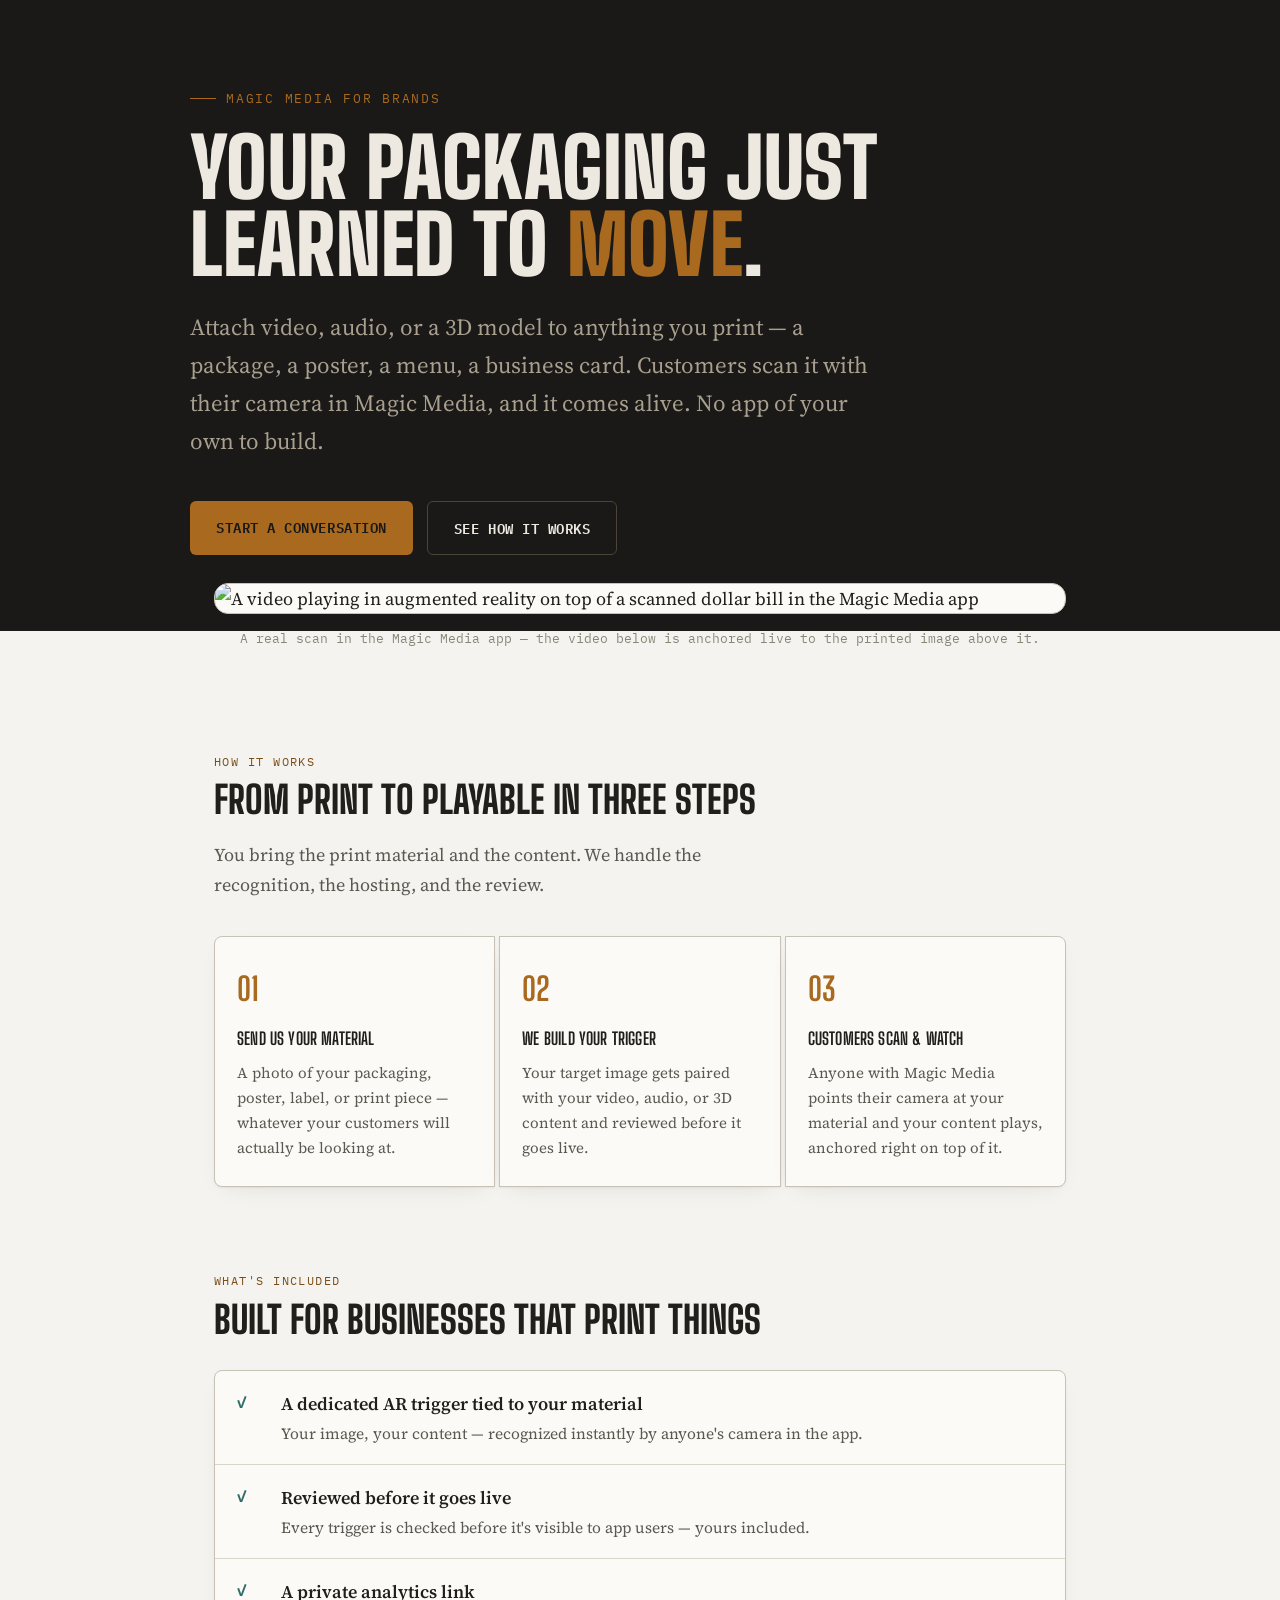
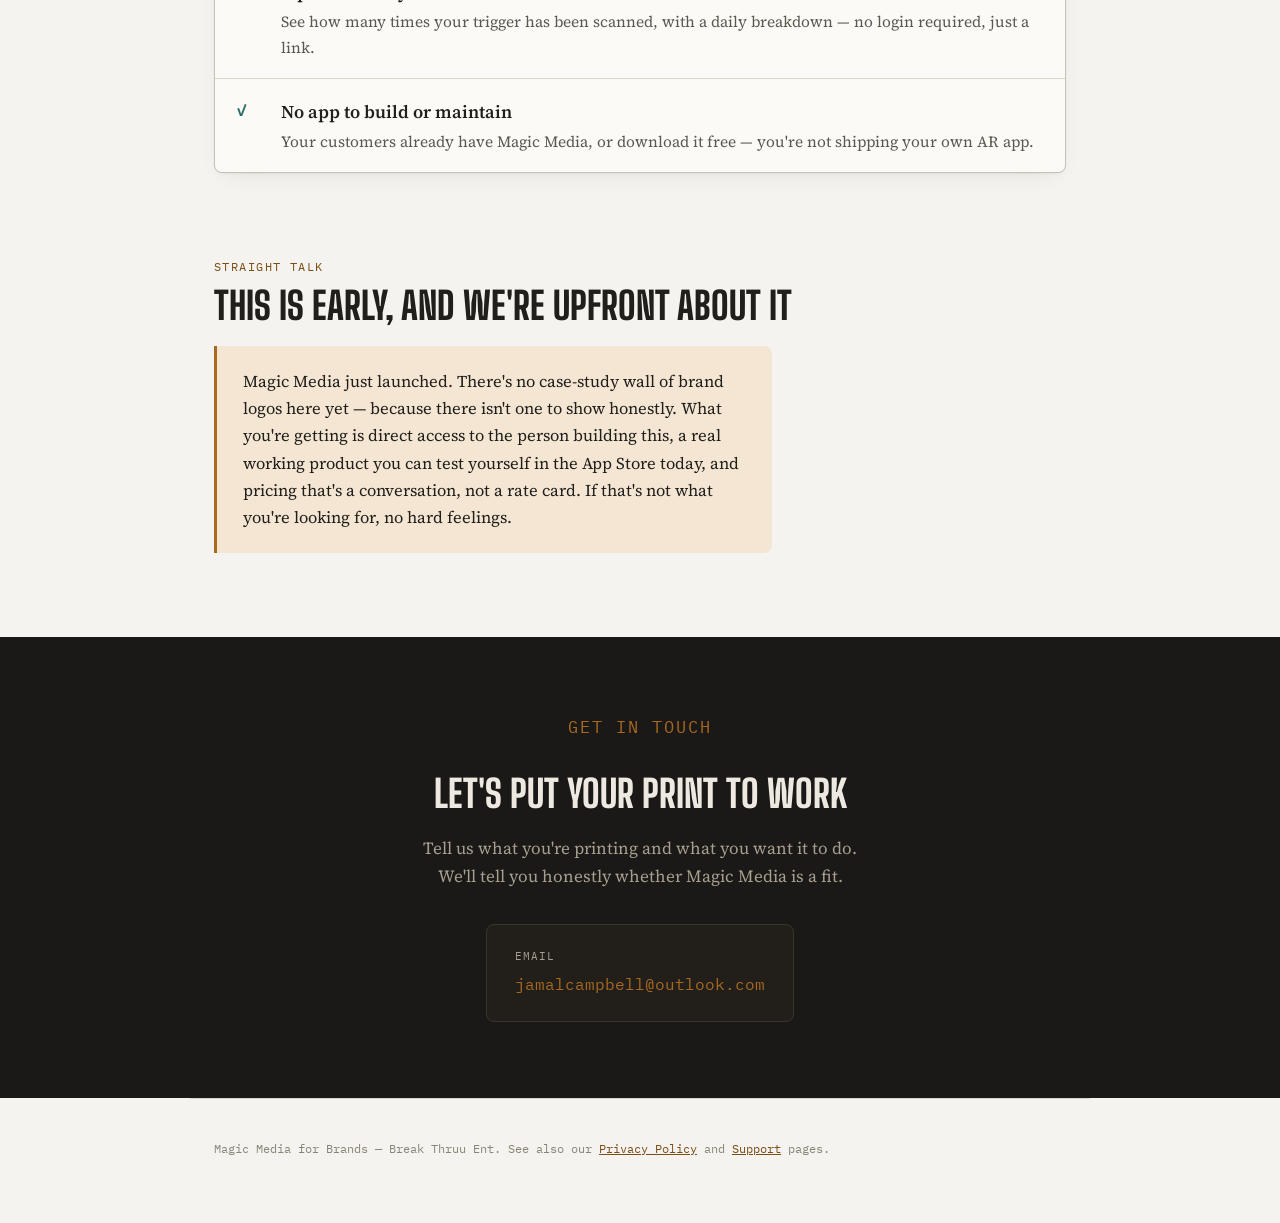
==== web/magicmediaapp.com/public/brands/index.html @ 90bda5f6 "Rebuild magicmediaapp.com as a cinematic AR site Replaces the root page with a dark, scroll-choreogr" ====
<!doctype html>
<html lang="en">
<head>
<meta charset="utf-8">
<meta name="viewport" content="width=device-width, initial-scale=1">
<title>Magic Media for Brands</title>
<meta name="description" content="Attach video, audio, or a 3D model to your packaging, print, and marketing materials — the Magic Media brand partnership offering.">
<style>
  @import url('https://fonts.googleapis.com/css2?family=Big+Shoulders+Display:wght@600;700;800;900&family=Source+Serif+4:opsz,wght@8..60,400;8..60,600;8..60,700&family=IBM+Plex+Mono:wght@400;500;600&display=swap');

  :root {
    --paper: #f4f3ef;
    --surface: #fbfaf7;
    --ink: #201f1c;
    --ink-muted: #5b584f;
    --ink-faint: #8a8577;
    --rule: #d9d5c9;
    --rule-strong: #c7c2b3;
    --gold: #a96a1f;
    --gold-ink: #7c4d16;
    --gold-fill: #c1852e;
    --teal: #2f6e68;
    --teal-bg: #e4efed;
    --amber-bg: #f4e6d3;
    --hero-bg: #1a1917;
    --hero-ink: #ede9e0;
    --hero-muted: #a89f8f;
    --shadow: 0 1px 2px rgba(32,31,28,0.06), 0 8px 24px -12px rgba(32,31,28,0.12);
  }

  @media (prefers-color-scheme: dark) {
    :root:not([data-theme="light"]) {
      --paper: #1a1917; --surface: #221f1b; --ink: #ede9e0; --ink-muted: #a89f8f;
      --ink-faint: #776f60; --rule: #3a362e; --rule-strong: #4a4536;
      --gold: #d9a34b; --gold-ink: #e8b968; --gold-fill: #d9a34b;
      --teal: #5cb0a4; --teal-bg: #1f2f2c; --amber-bg: #2c2418;
      --hero-bg: #0f0e0c; --hero-ink: #ede9e0; --hero-muted: #8f8676;
      --shadow: 0 1px 2px rgba(0,0,0,0.3), 0 8px 24px -12px rgba(0,0,0,0.5);
    }
  }
  :root[data-theme="dark"] {
    --paper: #1a1917; --surface: #221f1b; --ink: #ede9e0; --ink-muted: #a89f8f;
    --ink-faint: #776f60; --rule: #3a362e; --rule-strong: #4a4536;
    --gold: #d9a34b; --gold-ink: #e8b968; --gold-fill: #d9a34b;
    --teal: #5cb0a4; --teal-bg: #1f2f2c; --amber-bg: #2c2418;
    --hero-bg: #0f0e0c; --hero-ink: #ede9e0; --hero-muted: #8f8676;
    --shadow: 0 1px 2px rgba(0,0,0,0.3), 0 8px 24px -12px rgba(0,0,0,0.5);
  }

  * { box-sizing: border-box; }
  html { background: var(--paper); }
  body { background: var(--paper); color: var(--ink); font-family: 'Source Serif 4', Georgia, serif; font-size: 18px; line-height: 1.65; margin: 0; }
  ::selection { background: var(--amber-bg); color: var(--ink); }
  img { max-width: 100%; }

  a.cta-link { color: var(--gold-ink); }

  /* ---- Hero ---- */
  .hero {
    background: var(--hero-bg); color: var(--hero-ink);
    padding: 88px 24px 76px;
  }
  .hero-inner { max-width: 900px; margin: 0 auto; }
  .eyebrow {
    font-family: 'IBM Plex Mono', ui-monospace, monospace; font-size: 12.5px; letter-spacing: 0.14em;
    text-transform: uppercase; color: var(--gold); margin: 0 0 20px; display: flex; align-items: center; gap: 10px;
  }
  .eyebrow::before { content: ""; width: 26px; height: 1px; background: var(--gold); display: inline-block; }
  .hero h1 {
    font-family: 'Big Shoulders Display', 'Arial Narrow', sans-serif; font-weight: 900;
    font-size: clamp(42px, 7vw, 82px); text-transform: uppercase; line-height: 0.94;
    margin: 0 0 26px; text-wrap: balance; letter-spacing: 0.005em;
  }
  .hero h1 em { font-style: normal; color: var(--gold); }
  .hero .lede {
    font-size: clamp(19px, 2.2vw, 23px); color: var(--hero-muted); max-width: 62ch; margin: 0 0 40px;
  }
  .hero-ctas { display: flex; gap: 14px; flex-wrap: wrap; }
  .btn-primary {
    font-family: 'IBM Plex Mono', monospace; font-size: 13.5px; font-weight: 600; letter-spacing: 0.04em;
    text-transform: uppercase; text-decoration: none; padding: 15px 26px; border-radius: 6px;
    background: var(--gold); color: var(--hero-bg); display: inline-block;
  }
  .btn-primary:hover { background: #e8b968; }
  .btn-secondary {
    font-family: 'IBM Plex Mono', monospace; font-size: 13.5px; font-weight: 600; letter-spacing: 0.04em;
    text-transform: uppercase; text-decoration: none; padding: 15px 26px; border-radius: 6px;
    border: 1px solid #4a4536; color: var(--hero-ink); display: inline-block;
  }
  .btn-secondary:hover { border-color: var(--gold); color: var(--gold); }

  /* ---- Proof shot ---- */
  .proof {
    max-width: 900px; margin: -48px auto 0; padding: 0 24px; position: relative; z-index: 2;
  }
  .proof-frame {
    border-radius: 14px; overflow: hidden; box-shadow: 0 24px 60px -20px rgba(0,0,0,0.35); border: 1px solid var(--rule-strong);
    background: var(--surface);
  }
  .proof-frame img { display: block; width: 100%; height: auto; }
  .proof-caption {
    text-align: center; font-family: 'IBM Plex Mono', monospace; font-size: 12.5px; color: var(--ink-faint);
    margin-top: 14px;
  }

  main { max-width: 900px; margin: 0 auto; padding: 90px 24px 0; }
  section { margin-bottom: 84px; }

  .section-eyebrow {
    font-family: 'IBM Plex Mono', ui-monospace, monospace; font-size: 12px; letter-spacing: 0.12em;
    text-transform: uppercase; color: var(--gold-ink); margin: 0 0 10px;
  }
  h2 {
    font-family: 'Big Shoulders Display', sans-serif; font-weight: 800; font-size: clamp(28px, 4vw, 38px);
    text-transform: uppercase; margin: 0 0 20px; line-height: 1.02; text-wrap: balance;
  }
  p.body-text { max-width: 62ch; color: var(--ink-muted); font-size: 18px; }

  /* ---- How it works ---- */
  .steps { display: grid; grid-template-columns: repeat(auto-fit, minmax(220px, 1fr)); gap: 4px; margin-top: 36px; }
  .step {
    padding: 26px 22px; background: var(--surface); border: 1px solid var(--rule-strong); box-shadow: var(--shadow);
  }
  .step:first-child { border-radius: 8px 0 0 8px; }
  .step:last-child { border-radius: 0 8px 8px 0; }
  @media (max-width: 600px) {
    .step:first-child { border-radius: 8px 8px 0 0; }
    .step:last-child { border-radius: 0 0 8px 8px; }
  }
  .step-num {
    font-family: 'Big Shoulders Display', sans-serif; font-weight: 700; font-size: 32px; color: var(--gold);
    margin-bottom: 10px;
  }
  .step h3 {
    font-family: 'Big Shoulders Display', sans-serif; font-weight: 700; font-size: 17px; text-transform: uppercase;
    letter-spacing: 0.01em; margin: 0 0 8px;
  }
  .step p { font-size: 15px; color: var(--ink-muted); margin: 0; }

  /* ---- Feature ledger ---- */
  .ledger { border: 1px solid var(--rule-strong); border-radius: 8px; overflow: hidden; background: var(--surface); box-shadow: var(--shadow); margin-top: 30px; }
  .ledger-row { display: grid; grid-template-columns: 28px 1fr; gap: 16px; padding: 18px 22px; border-bottom: 1px solid var(--rule); align-items: start; }
  .ledger-row:last-child { border-bottom: none; }
  .ledger-row .check { color: var(--teal); font-family: 'IBM Plex Mono', monospace; font-weight: 600; font-size: 16px; }
  .ledger-row .label { font-weight: 600; }
  .ledger-row .desc { color: var(--ink-muted); font-size: 15.5px; margin-top: 2px; }

  /* ---- Honesty block ---- */
  blockquote.honest {
    margin: 0; padding: 22px 26px; border-left: 3px solid var(--gold); background: var(--amber-bg);
    border-radius: 0 8px 8px 0; font-size: 16.5px; color: var(--ink); max-width: 62ch;
  }

  /* ---- CTA ---- */
  .cta-band { background: var(--hero-bg); color: var(--hero-ink); padding: 76px 24px; margin: 0; }
  .cta-inner { max-width: 640px; margin: 0 auto; text-align: center; }
  .cta-band h2 { color: var(--hero-ink); }
  .cta-band p { color: var(--hero-muted); font-size: 17px; max-width: 52ch; margin: 0 auto 34px; }
  .contact-card {
    display: inline-flex; flex-direction: column; gap: 4px; text-align: left; padding: 22px 28px;
    border: 1px solid #3a362e; border-radius: 8px; background: #221f1b;
  }
  .contact-card .k { font-family: 'IBM Plex Mono', monospace; font-size: 11px; text-transform: uppercase; letter-spacing: 0.08em; color: var(--hero-muted); }
  .contact-card .v a { color: var(--gold); font-family: 'IBM Plex Mono', monospace; font-size: 16px; text-decoration: none; }
  .contact-card .v a:hover { text-decoration: underline; }

  footer { max-width: 900px; margin: 0 auto; padding: 40px 24px 64px; font-family: 'IBM Plex Mono', monospace; font-size: 12px; color: var(--ink-faint); border-top: 1px solid var(--rule); }
</style>
</head>
<body>

<div class="hero">
  <div class="hero-inner">
    <p class="eyebrow">Magic Media for Brands</p>
    <h1>Your Packaging Just<br>Learned To <em>Move</em>.</h1>
    <p class="lede">Attach video, audio, or a 3D model to anything you print — a package, a poster, a menu, a business card. Customers scan it with their camera in Magic Media, and it comes alive. No app of your own to build.</p>
    <div class="hero-ctas">
      <a class="btn-primary" href="mailto:jamalcampbell@outlook.com?subject=Magic%20Media%20for%20Brands">Start a Conversation</a>
      <a class="btn-secondary" href="#how-it-works">See How It Works</a>
    </div>
  </div>
</div>

<div class="proof">
  <div class="proof-frame">
    <img src="https://raw.githubusercontent.com/meezy416/Magic-Media-native-iOS-iPadOS-AR-App/main/docs/AppStoreScreenshots/1-hero.png" alt="A video playing in augmented reality on top of a scanned dollar bill in the Magic Media app">
  </div>
  <p class="proof-caption">A real scan in the Magic Media app — the video below is anchored live to the printed image above it.</p>
</div>

<main>

  <section id="how-it-works">
    <p class="section-eyebrow">How It Works</p>
    <h2>From Print to Playable in Three Steps</h2>
    <p class="body-text">You bring the print material and the content. We handle the recognition, the hosting, and the review.</p>
    <div class="steps">
      <div class="step">
        <div class="step-num">01</div>
        <h3>Send Us Your Material</h3>
        <p>A photo of your packaging, poster, label, or print piece — whatever your customers will actually be looking at.</p>
      </div>
      <div class="step">
        <div class="step-num">02</div>
        <h3>We Build Your Trigger</h3>
        <p>Your target image gets paired with your video, audio, or 3D content and reviewed before it goes live.</p>
      </div>
      <div class="step">
        <div class="step-num">03</div>
        <h3>Customers Scan &amp; Watch</h3>
        <p>Anyone with Magic Media points their camera at your material and your content plays, anchored right on top of it.</p>
      </div>
    </div>
  </section>

  <section>
    <p class="section-eyebrow">What's Included</p>
    <h2>Built for Businesses That Print Things</h2>
    <div class="ledger">
      <div class="ledger-row">
        <div class="check">✓</div>
        <div><div class="label">A dedicated AR trigger tied to your material</div><div class="desc">Your image, your content — recognized instantly by anyone's camera in the app.</div></div>
      </div>
      <div class="ledger-row">
        <div class="check">✓</div>
        <div><div class="label">Reviewed before it goes live</div><div class="desc">Every trigger is checked before it's visible to app users — yours included.</div></div>
      </div>
      <div class="ledger-row">
        <div class="check">✓</div>
        <div><div class="label">A private analytics link</div><div class="desc">See how many times your trigger has been scanned, with a daily breakdown — no login required, just a link.</div></div>
      </div>
      <div class="ledger-row">
        <div class="check">✓</div>
        <div><div class="label">No app to build or maintain</div><div class="desc">Your customers already have Magic Media, or download it free — you're not shipping your own AR app.</div></div>
      </div>
    </div>
  </section>

  <section>
    <p class="section-eyebrow">Straight Talk</p>
    <h2>This Is Early, and We're Upfront About It</h2>
    <blockquote class="honest">
      Magic Media just launched. There's no case-study wall of brand logos here yet — because there isn't one to show honestly. What you're getting is direct access to the person building this, a real working product you can test yourself in the App Store today, and pricing that's a conversation, not a rate card. If that's not what you're looking for, no hard feelings.
    </blockquote>
  </section>

</main>

<div class="cta-band">
  <div class="cta-inner">
    <p class="section-eyebrow" style="color:var(--gold)">Get In Touch</p>
    <h2>Let's Put Your Print to Work</h2>
    <p>Tell us what you're printing and what you want it to do. We'll tell you honestly whether Magic Media is a fit.</p>
    <div class="contact-card">
      <div class="k">Email</div>
      <div class="v"><a href="mailto:jamalcampbell@outlook.com?subject=Magic%20Media%20for%20Brands">jamalcampbell@outlook.com</a></div>
    </div>
  </div>
</div>

<footer>Magic Media for Brands — Break Thruu Ent. See also our <a href="https://claude.ai/artifact/V8hp3r5icarPowzXKGTHPy" style="color:var(--gold-ink)">Privacy Policy</a> and <a href="https://claude.ai/artifact/1gs6gn9xuNdWBgUR7Ym3v6" style="color:var(--gold-ink)">Support</a> pages.</footer>

</body>
</html>
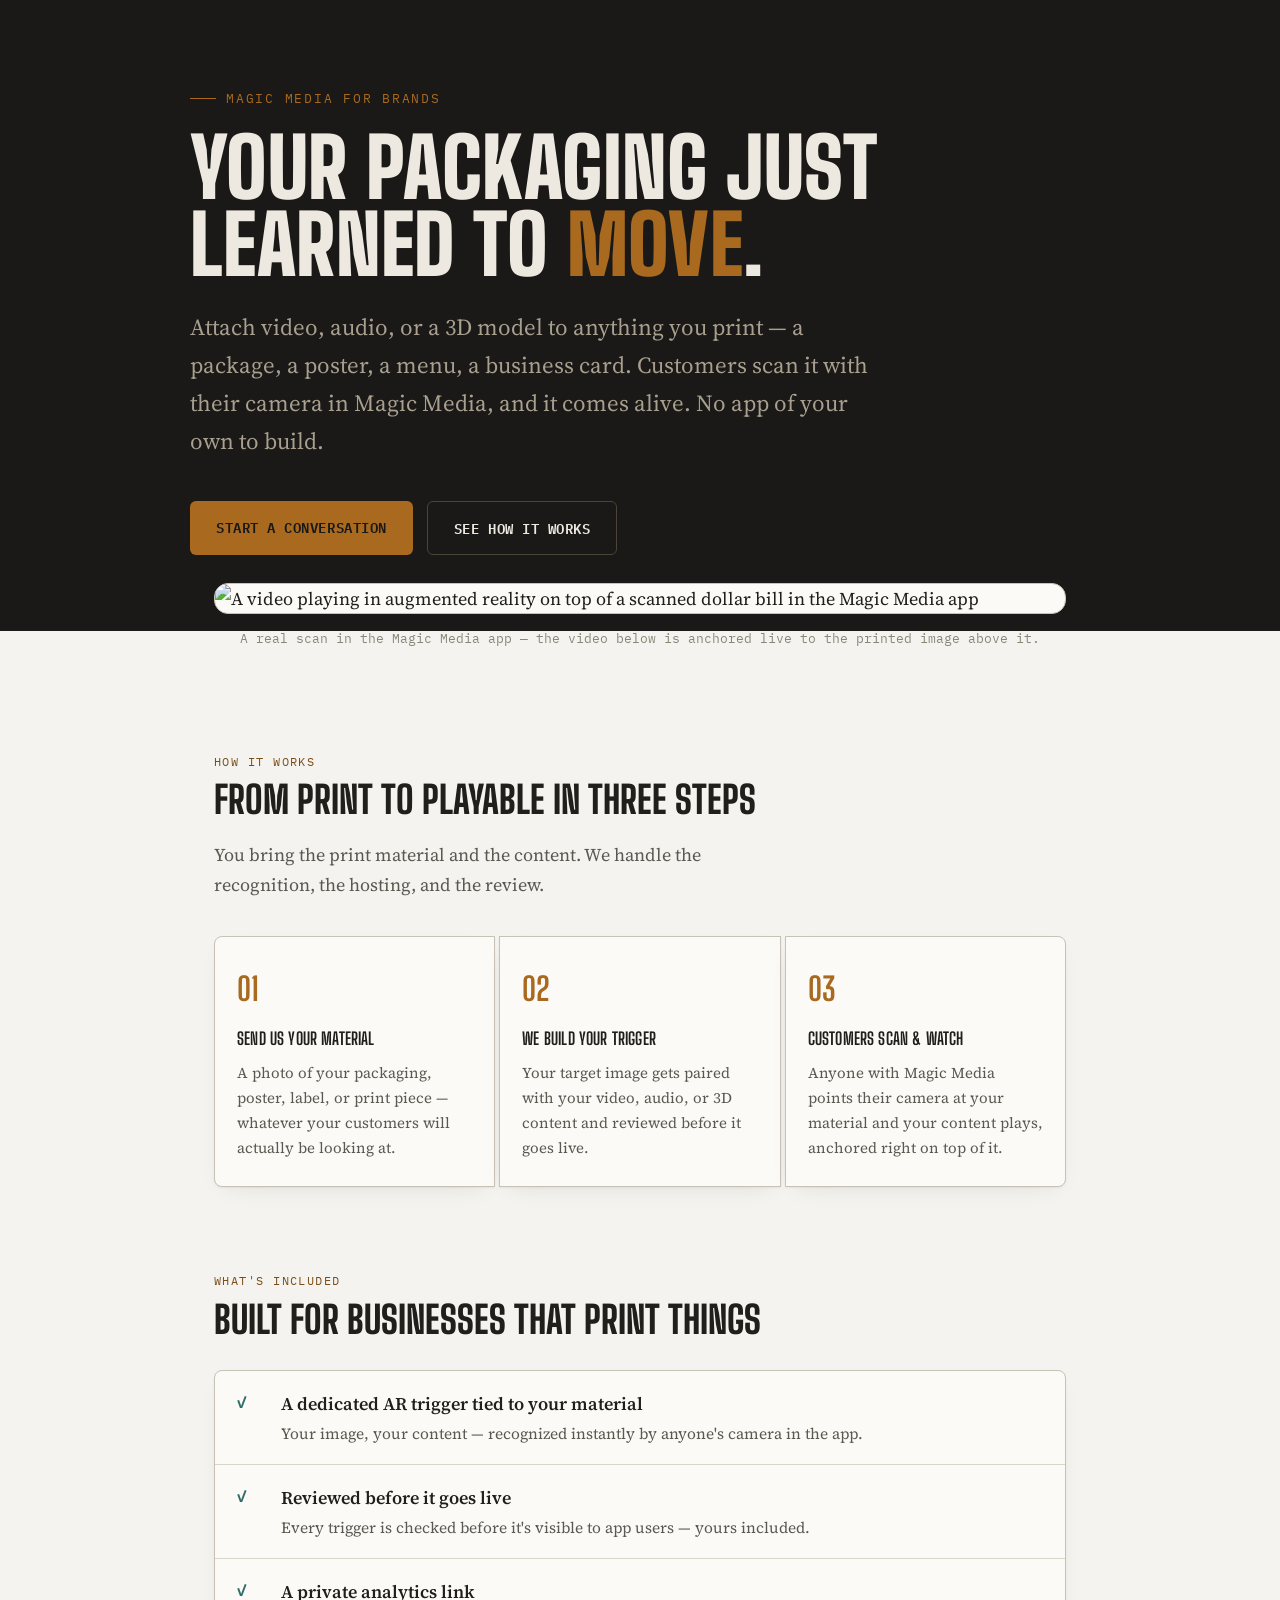
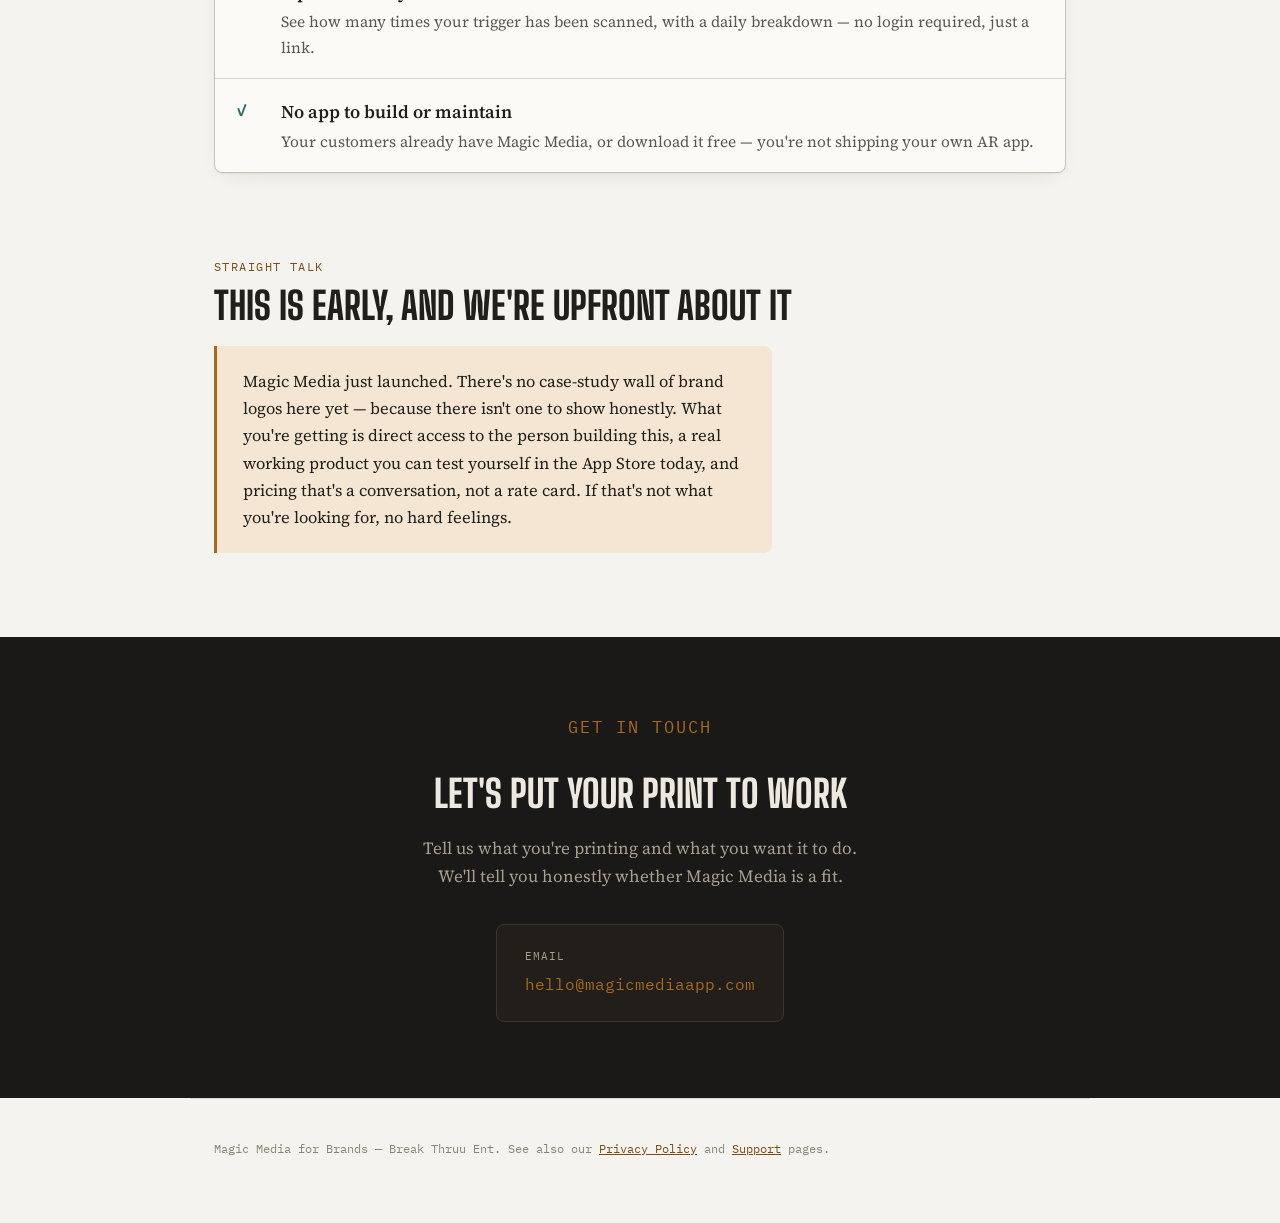
==== commit 42db86d6: "Point CTAs at the live App Store listing and a brand-owned address The App Store link is the real li" ====
--- a/web/magicmediaapp.com/public/brands/index.html
+++ b/web/magicmediaapp.com/public/brands/index.html
@@ -175,7 +175,7 @@
     <h1>Your Packaging Just<br>Learned To <em>Move</em>.</h1>
     <p class="lede">Attach video, audio, or a 3D model to anything you print — a package, a poster, a menu, a business card. Customers scan it with their camera in Magic Media, and it comes alive. No app of your own to build.</p>
     <div class="hero-ctas">
-      <a class="btn-primary" href="mailto:jamalcampbell@outlook.com?subject=Magic%20Media%20for%20Brands">Start a Conversation</a>
+      <a class="btn-primary" href="mailto:hello@magicmediaapp.com?subject=Magic%20Media%20for%20Brands">Start a Conversation</a>
       <a class="btn-secondary" href="#how-it-works">See How It Works</a>
     </div>
   </div>
@@ -253,7 +253,7 @@
     <p>Tell us what you're printing and what you want it to do. We'll tell you honestly whether Magic Media is a fit.</p>
     <div class="contact-card">
       <div class="k">Email</div>
-      <div class="v"><a href="mailto:jamalcampbell@outlook.com?subject=Magic%20Media%20for%20Brands">jamalcampbell@outlook.com</a></div>
+      <div class="v"><a href="mailto:hello@magicmediaapp.com?subject=Magic%20Media%20for%20Brands">hello@magicmediaapp.com</a></div>
     </div>
   </div>
 </div>
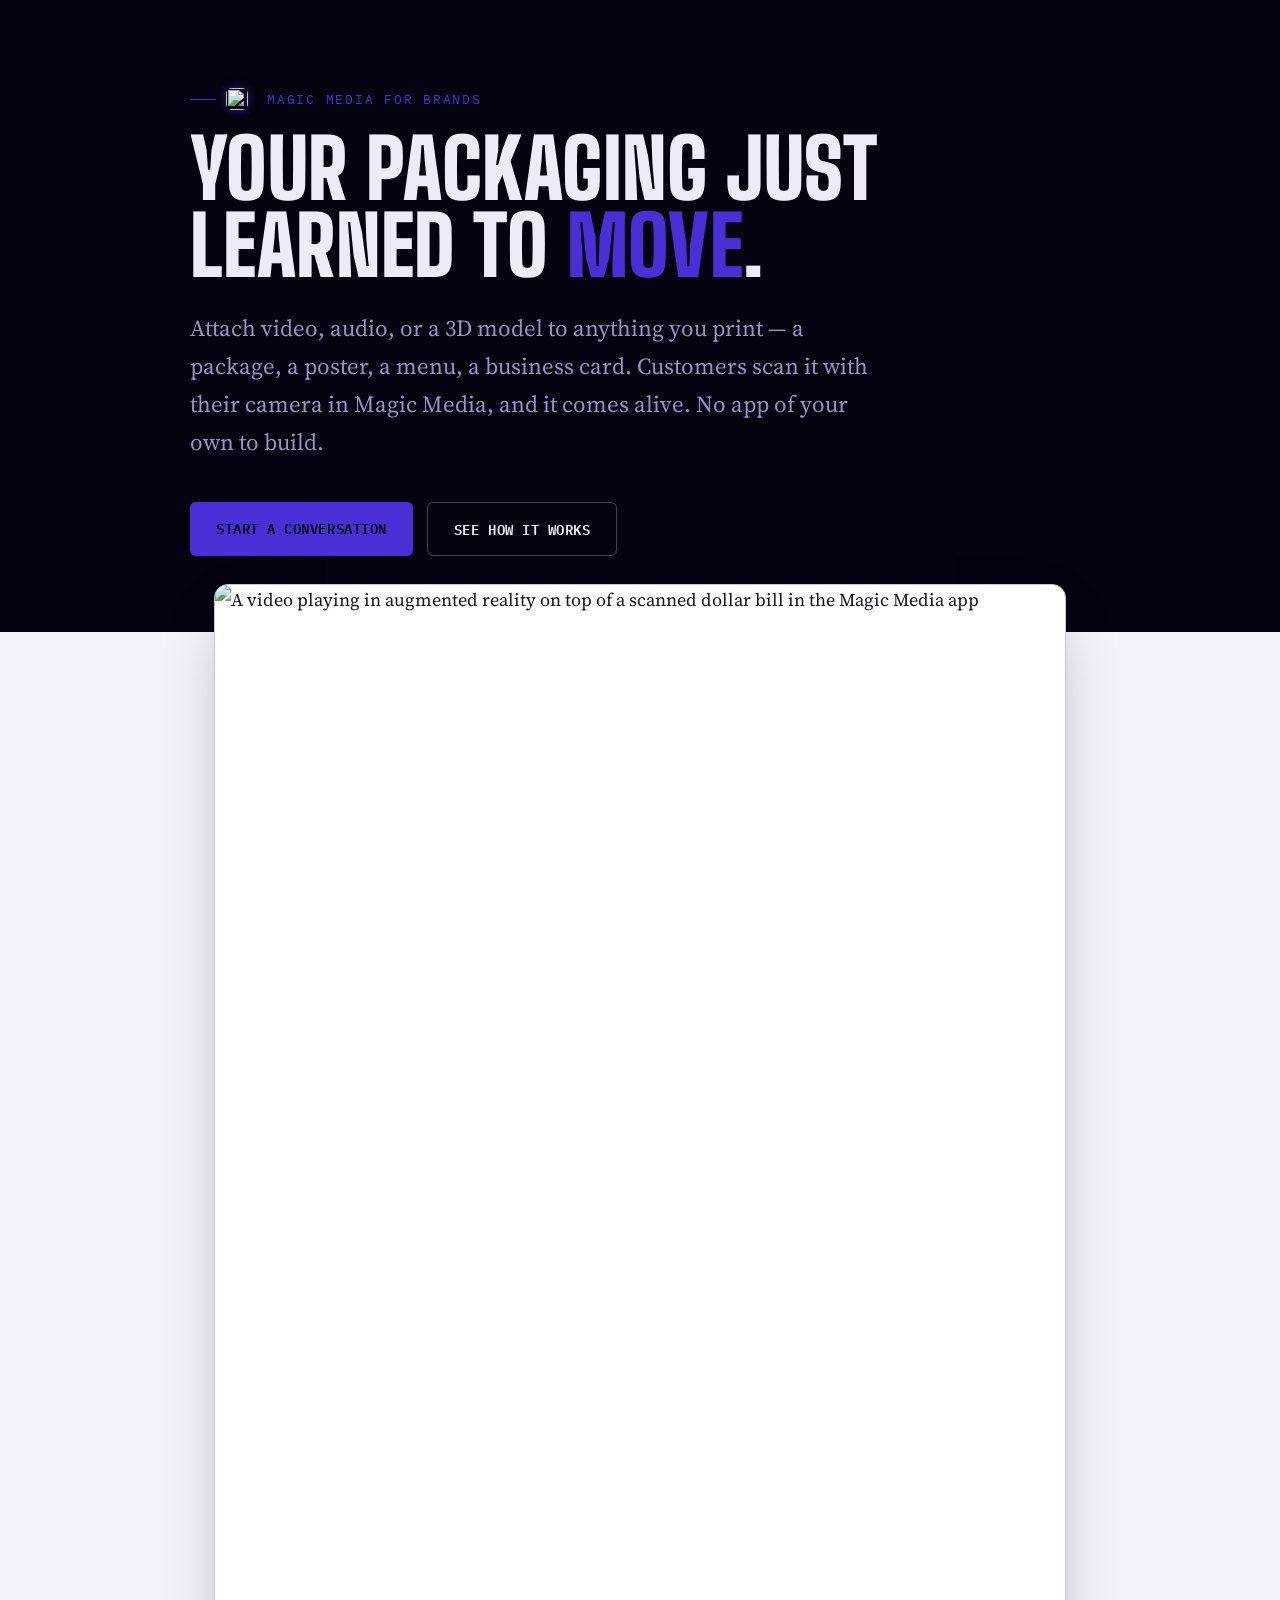
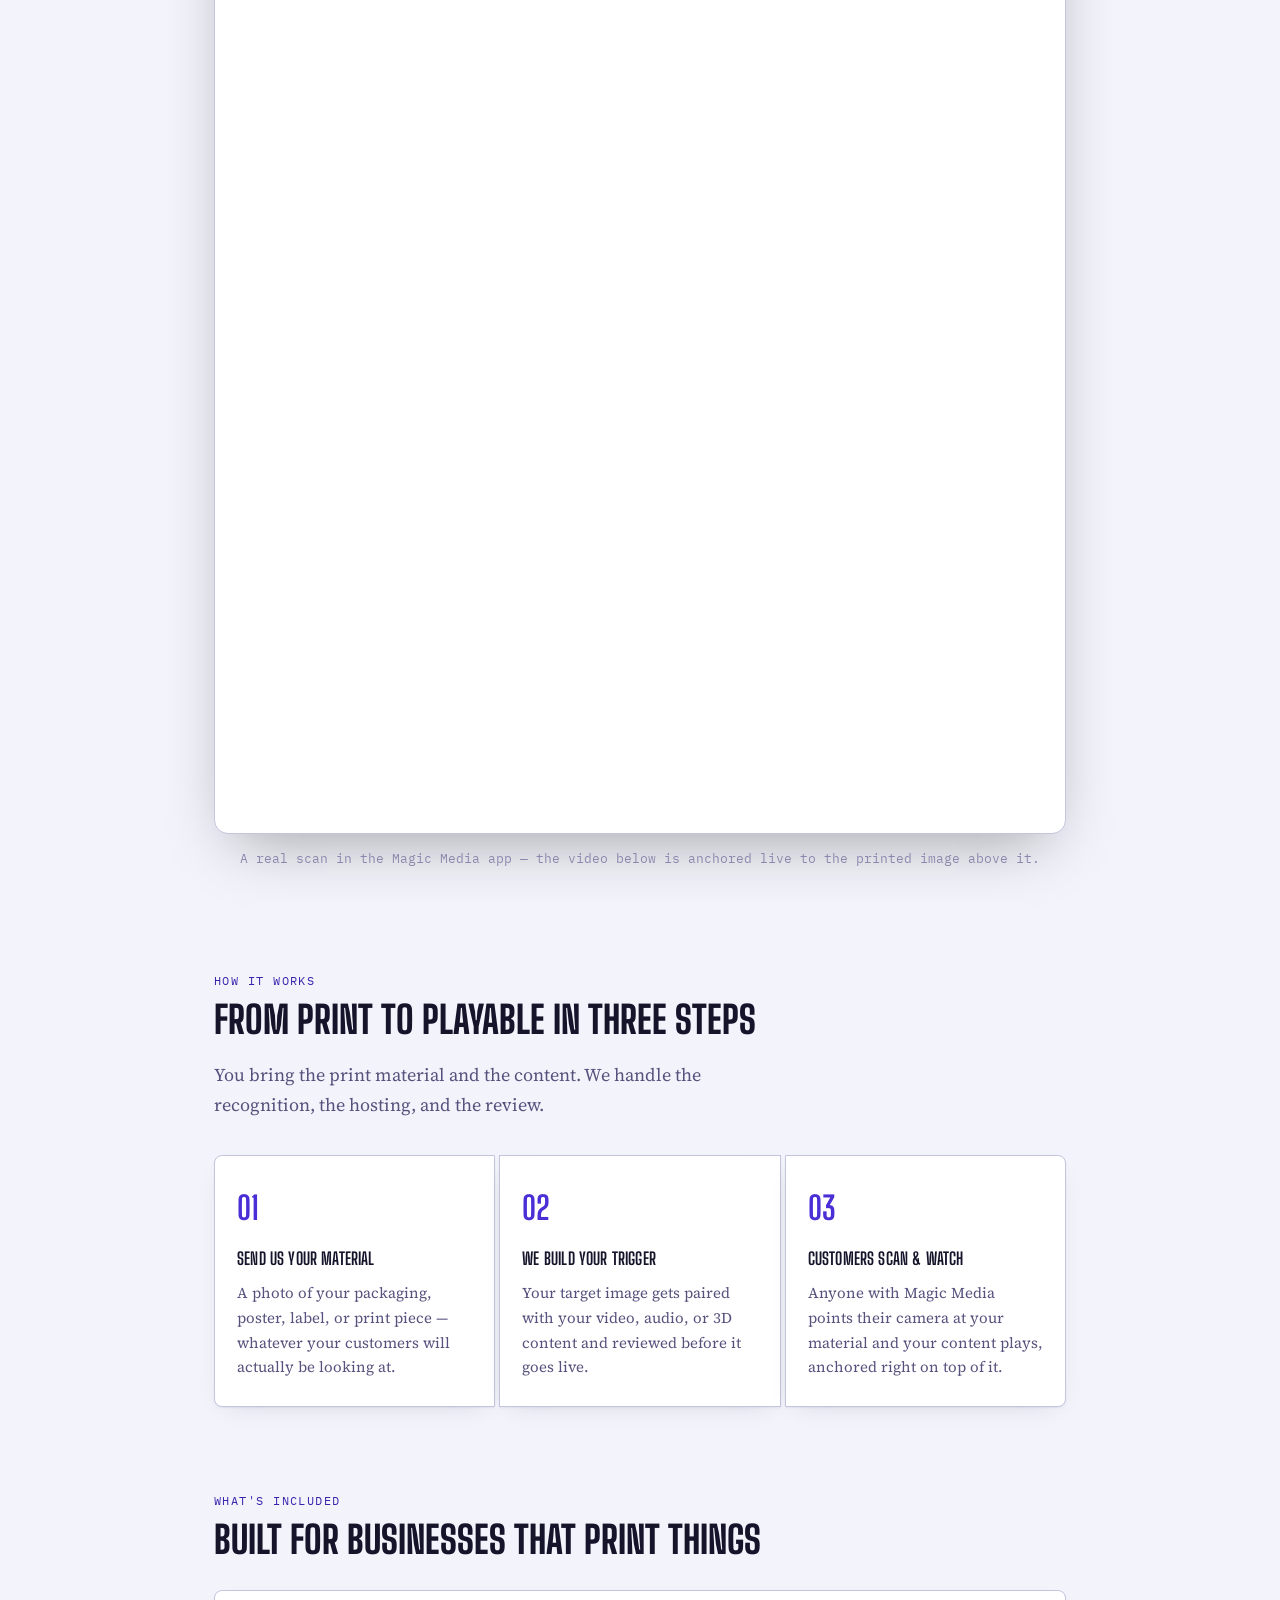
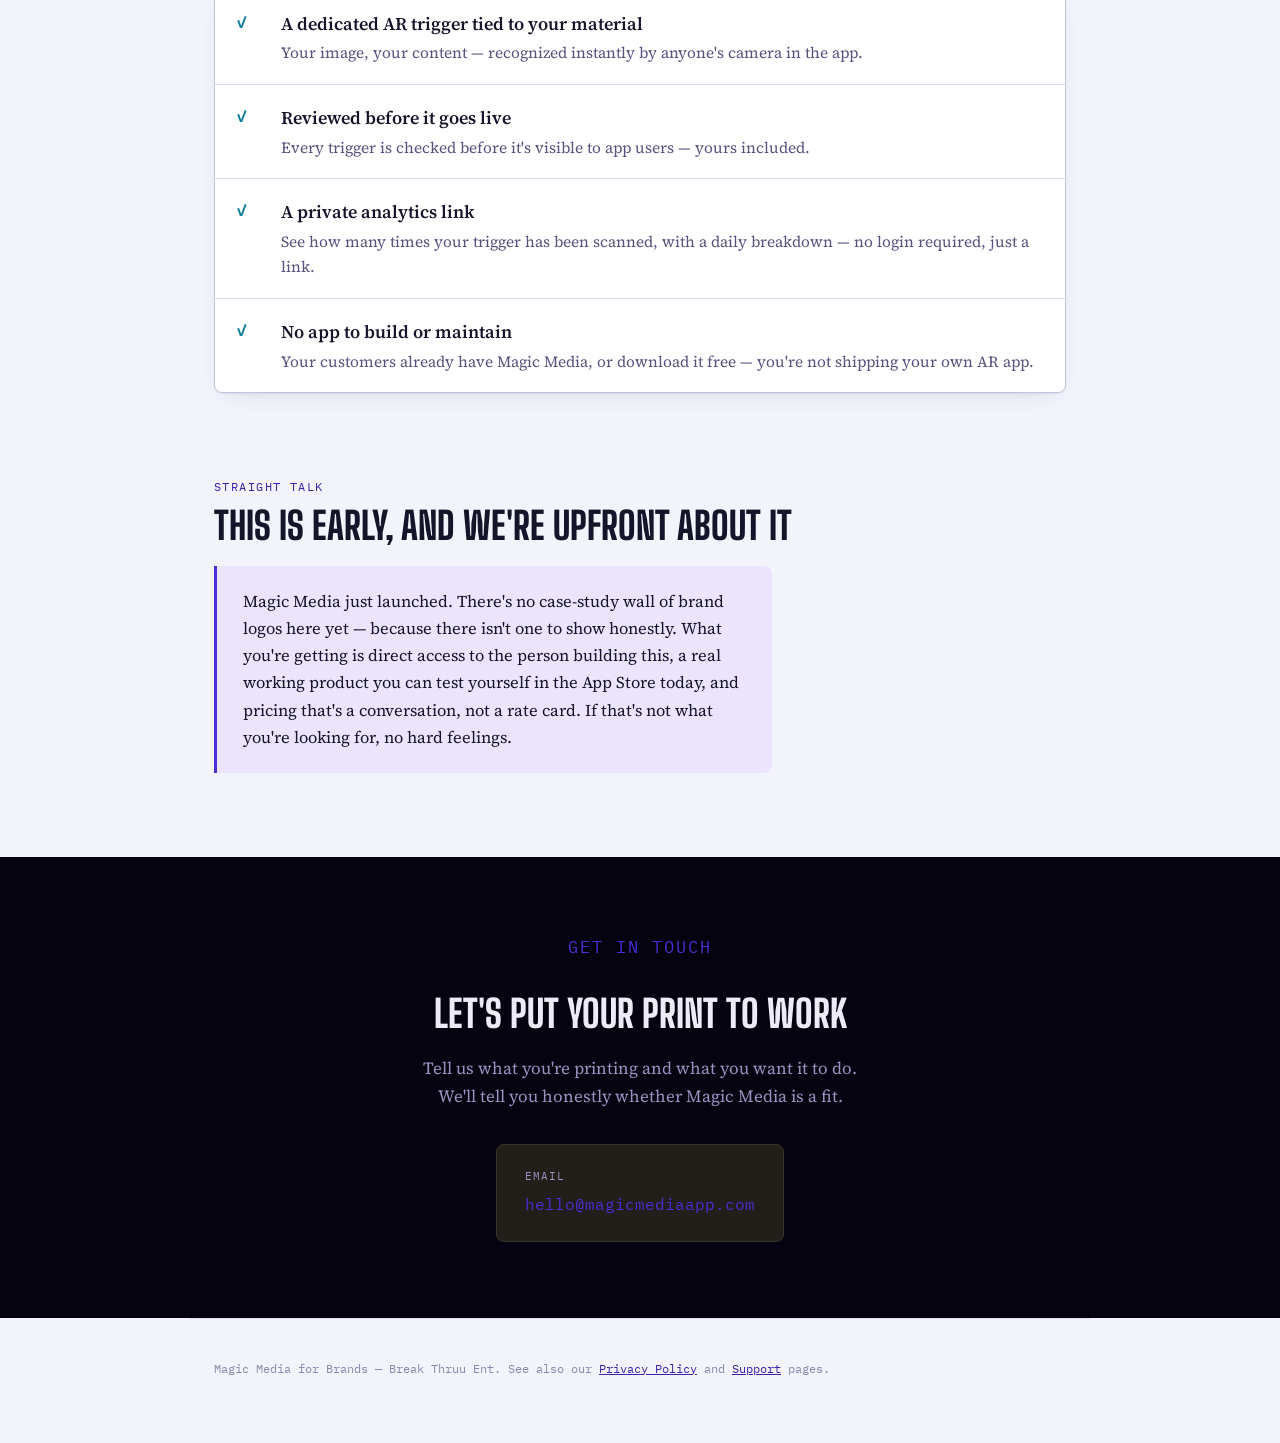
==== commit 31f72387: "Retheme magicmediaapp.com to the app icon, add the explainer Three changes to the site, all now live" ====
--- a/web/magicmediaapp.com/public/brands/index.html
+++ b/web/magicmediaapp.com/public/brands/index.html
@@ -5,55 +5,64 @@
 <meta name="viewport" content="width=device-width, initial-scale=1">
 <title>Magic Media for Brands</title>
 <meta name="description" content="Attach video, audio, or a 3D model to your packaging, print, and marketing materials — the Magic Media brand partnership offering.">
+<meta name="theme-color" content="#05030f">
+<link rel="icon" type="image/svg+xml" href="/media/appicon.svg">
+<link rel="icon" type="image/png" sizes="32x32" href="/media/appicon-32.png">
+<link rel="apple-touch-icon" sizes="180x180" href="/media/appicon-180.png">
 <style>
   @import url('https://fonts.googleapis.com/css2?family=Big+Shoulders+Display:wght@600;700;800;900&family=Source+Serif+4:opsz,wght@8..60,400;8..60,600;8..60,700&family=IBM+Plex+Mono:wght@400;500;600&display=swap');
 
   :root {
-    --paper: #f4f3ef;
-    --surface: #fbfaf7;
-    --ink: #201f1c;
-    --ink-muted: #5b584f;
-    --ink-faint: #8a8577;
-    --rule: #d9d5c9;
-    --rule-strong: #c7c2b3;
-    --gold: #a96a1f;
-    --gold-ink: #7c4d16;
-    --gold-fill: #c1852e;
-    --teal: #2f6e68;
-    --teal-bg: #e4efed;
-    --amber-bg: #f4e6d3;
-    --hero-bg: #1a1917;
-    --hero-ink: #ede9e0;
-    --hero-muted: #a89f8f;
-    --shadow: 0 1px 2px rgba(32,31,28,0.06), 0 8px 24px -12px rgba(32,31,28,0.12);
+    --paper: #f3f4fb;
+    --surface: #ffffff;
+    --ink: #15142b;
+    --ink-muted: #56527d;
+    --ink-faint: #8b87ad;
+    --rule: #dcdcee;
+    --rule-strong: #c5c4e0;
+    --accent: #4a2fd6;
+    --accent-ink: #3a22ad;
+    --accent-fill: #5b3bff;
+    --aqua: #0f7c9b;
+    --aqua-bg: #e2f5fb;
+    --tint-bg: #ece4ff;
+    --hero-bg: #05030f;
+    --hero-ink: #ecebf7;
+    --hero-muted: #9a94c4;
+    --shadow: 0 1px 2px rgba(21,20,43,0.06), 0 8px 24px -12px rgba(21,20,43,0.16);
   }
 
   @media (prefers-color-scheme: dark) {
     :root:not([data-theme="light"]) {
-      --paper: #1a1917; --surface: #221f1b; --ink: #ede9e0; --ink-muted: #a89f8f;
-      --ink-faint: #776f60; --rule: #3a362e; --rule-strong: #4a4536;
-      --gold: #d9a34b; --gold-ink: #e8b968; --gold-fill: #d9a34b;
-      --teal: #5cb0a4; --teal-bg: #1f2f2c; --amber-bg: #2c2418;
-      --hero-bg: #0f0e0c; --hero-ink: #ede9e0; --hero-muted: #8f8676;
-      --shadow: 0 1px 2px rgba(0,0,0,0.3), 0 8px 24px -12px rgba(0,0,0,0.5);
+      --paper: #0b0a1d; --surface: #141231; --ink: #ecebf7; --ink-muted: #9a94c4;
+      --ink-faint: #6b659a; --rule: #2a2752; --rule-strong: #3c3873;
+      --accent: #39ddfc; --accent-ink: #7ef0ff; --accent-fill: #5b3bff;
+      --aqua: #5cd8e8; --aqua-bg: #10283c; --tint-bg: #231a4d;
+      --hero-bg: #05030f; --hero-ink: #ecebf7; --hero-muted: #9a94c4;
+      --shadow: 0 1px 2px rgba(0,0,0,0.4), 0 8px 24px -12px rgba(0,0,0,0.6);
     }
   }
   :root[data-theme="dark"] {
-    --paper: #1a1917; --surface: #221f1b; --ink: #ede9e0; --ink-muted: #a89f8f;
-    --ink-faint: #776f60; --rule: #3a362e; --rule-strong: #4a4536;
-    --gold: #d9a34b; --gold-ink: #e8b968; --gold-fill: #d9a34b;
-    --teal: #5cb0a4; --teal-bg: #1f2f2c; --amber-bg: #2c2418;
-    --hero-bg: #0f0e0c; --hero-ink: #ede9e0; --hero-muted: #8f8676;
-    --shadow: 0 1px 2px rgba(0,0,0,0.3), 0 8px 24px -12px rgba(0,0,0,0.5);
+    --paper: #0b0a1d; --surface: #141231; --ink: #ecebf7; --ink-muted: #9a94c4;
+      --ink-faint: #6b659a; --rule: #2a2752; --rule-strong: #3c3873;
+      --accent: #39ddfc; --accent-ink: #7ef0ff; --accent-fill: #5b3bff;
+      --aqua: #5cd8e8; --aqua-bg: #10283c; --tint-bg: #231a4d;
+      --hero-bg: #05030f; --hero-ink: #ecebf7; --hero-muted: #9a94c4;
+      --shadow: 0 1px 2px rgba(0,0,0,0.4), 0 8px 24px -12px rgba(0,0,0,0.6);
   }
 
   * { box-sizing: border-box; }
   html { background: var(--paper); }
   body { background: var(--paper); color: var(--ink); font-family: 'Source Serif 4', Georgia, serif; font-size: 18px; line-height: 1.65; margin: 0; }
-  ::selection { background: var(--amber-bg); color: var(--ink); }
+  ::selection { background: var(--tint-bg); color: var(--ink); }
   img { max-width: 100%; }
 
-  a.cta-link { color: var(--gold-ink); }
+  a.cta-link { color: var(--accent-ink); }
+
+  .eyebrow-mark {
+    width: 22px; height: 22px; border-radius: 6px; vertical-align: -5px;
+    margin-right: 9px; box-shadow: 0 0 10px rgba(91,59,255,.45);
+  }
 
   /* ---- Hero ---- */
   .hero {
@@ -63,15 +72,15 @@
   .hero-inner { max-width: 900px; margin: 0 auto; }
   .eyebrow {
     font-family: 'IBM Plex Mono', ui-monospace, monospace; font-size: 12.5px; letter-spacing: 0.14em;
-    text-transform: uppercase; color: var(--gold); margin: 0 0 20px; display: flex; align-items: center; gap: 10px;
-  }
-  .eyebrow::before { content: ""; width: 26px; height: 1px; background: var(--gold); display: inline-block; }
+    text-transform: uppercase; color: var(--accent); margin: 0 0 20px; display: flex; align-items: center; gap: 10px;
+  }
+  .eyebrow::before { content: ""; width: 26px; height: 1px; background: var(--accent); display: inline-block; }
   .hero h1 {
     font-family: 'Big Shoulders Display', 'Arial Narrow', sans-serif; font-weight: 900;
     font-size: clamp(42px, 7vw, 82px); text-transform: uppercase; line-height: 0.94;
     margin: 0 0 26px; text-wrap: balance; letter-spacing: 0.005em;
   }
-  .hero h1 em { font-style: normal; color: var(--gold); }
+  .hero h1 em { font-style: normal; color: var(--accent); }
   .hero .lede {
     font-size: clamp(19px, 2.2vw, 23px); color: var(--hero-muted); max-width: 62ch; margin: 0 0 40px;
   }
@@ -79,15 +88,15 @@
   .btn-primary {
     font-family: 'IBM Plex Mono', monospace; font-size: 13.5px; font-weight: 600; letter-spacing: 0.04em;
     text-transform: uppercase; text-decoration: none; padding: 15px 26px; border-radius: 6px;
-    background: var(--gold); color: var(--hero-bg); display: inline-block;
-  }
-  .btn-primary:hover { background: #e8b968; }
+    background: var(--accent); color: var(--hero-bg); display: inline-block;
+  }
+  .btn-primary:hover { background: var(--accent-fill); color: #fff; }
   .btn-secondary {
     font-family: 'IBM Plex Mono', monospace; font-size: 13.5px; font-weight: 600; letter-spacing: 0.04em;
     text-transform: uppercase; text-decoration: none; padding: 15px 26px; border-radius: 6px;
-    border: 1px solid #4a4536; color: var(--hero-ink); display: inline-block;
-  }
-  .btn-secondary:hover { border-color: var(--gold); color: var(--gold); }
+    border: 1px solid rgba(236,235,247,.28); color: var(--hero-ink); display: inline-block;
+  }
+  .btn-secondary:hover { border-color: var(--accent); color: var(--accent); }
 
   /* ---- Proof shot ---- */
   .proof {
@@ -108,7 +117,7 @@
 
   .section-eyebrow {
     font-family: 'IBM Plex Mono', ui-monospace, monospace; font-size: 12px; letter-spacing: 0.12em;
-    text-transform: uppercase; color: var(--gold-ink); margin: 0 0 10px;
+    text-transform: uppercase; color: var(--accent-ink); margin: 0 0 10px;
   }
   h2 {
     font-family: 'Big Shoulders Display', sans-serif; font-weight: 800; font-size: clamp(28px, 4vw, 38px);
@@ -128,7 +137,7 @@
     .step:last-child { border-radius: 0 0 8px 8px; }
   }
   .step-num {
-    font-family: 'Big Shoulders Display', sans-serif; font-weight: 700; font-size: 32px; color: var(--gold);
+    font-family: 'Big Shoulders Display', sans-serif; font-weight: 700; font-size: 32px; color: var(--accent);
     margin-bottom: 10px;
   }
   .step h3 {
@@ -141,13 +150,13 @@
   .ledger { border: 1px solid var(--rule-strong); border-radius: 8px; overflow: hidden; background: var(--surface); box-shadow: var(--shadow); margin-top: 30px; }
   .ledger-row { display: grid; grid-template-columns: 28px 1fr; gap: 16px; padding: 18px 22px; border-bottom: 1px solid var(--rule); align-items: start; }
   .ledger-row:last-child { border-bottom: none; }
-  .ledger-row .check { color: var(--teal); font-family: 'IBM Plex Mono', monospace; font-weight: 600; font-size: 16px; }
+  .ledger-row .check { color: var(--aqua); font-family: 'IBM Plex Mono', monospace; font-weight: 600; font-size: 16px; }
   .ledger-row .label { font-weight: 600; }
   .ledger-row .desc { color: var(--ink-muted); font-size: 15.5px; margin-top: 2px; }
 
   /* ---- Honesty block ---- */
   blockquote.honest {
-    margin: 0; padding: 22px 26px; border-left: 3px solid var(--gold); background: var(--amber-bg);
+    margin: 0; padding: 22px 26px; border-left: 3px solid var(--accent); background: var(--tint-bg);
     border-radius: 0 8px 8px 0; font-size: 16.5px; color: var(--ink); max-width: 62ch;
   }
 
@@ -161,7 +170,7 @@
     border: 1px solid #3a362e; border-radius: 8px; background: #221f1b;
   }
   .contact-card .k { font-family: 'IBM Plex Mono', monospace; font-size: 11px; text-transform: uppercase; letter-spacing: 0.08em; color: var(--hero-muted); }
-  .contact-card .v a { color: var(--gold); font-family: 'IBM Plex Mono', monospace; font-size: 16px; text-decoration: none; }
+  .contact-card .v a { color: var(--accent); font-family: 'IBM Plex Mono', monospace; font-size: 16px; text-decoration: none; }
   .contact-card .v a:hover { text-decoration: underline; }
 
   footer { max-width: 900px; margin: 0 auto; padding: 40px 24px 64px; font-family: 'IBM Plex Mono', monospace; font-size: 12px; color: var(--ink-faint); border-top: 1px solid var(--rule); }
@@ -171,7 +180,7 @@
 
 <div class="hero">
   <div class="hero-inner">
-    <p class="eyebrow">Magic Media for Brands</p>
+    <p class="eyebrow"><img class="eyebrow-mark" src="/media/appicon.svg" alt="" width="22" height="22">Magic Media for Brands</p>
     <h1>Your Packaging Just<br>Learned To <em>Move</em>.</h1>
     <p class="lede">Attach video, audio, or a 3D model to anything you print — a package, a poster, a menu, a business card. Customers scan it with their camera in Magic Media, and it comes alive. No app of your own to build.</p>
     <div class="hero-ctas">
@@ -183,7 +192,11 @@
 
 <div class="proof">
   <div class="proof-frame">
-    <img src="https://raw.githubusercontent.com/meezy416/Magic-Media-native-iOS-iPadOS-AR-App/main/docs/AppStoreScreenshots/1-hero.png" alt="A video playing in augmented reality on top of a scanned dollar bill in the Magic Media app">
+    <picture>
+      <source srcset="/media/proof-scan.webp" type="image/webp">
+      <img src="/media/proof-scan.jpg" width="1206" height="2622" loading="lazy" decoding="async"
+           alt="A video playing in augmented reality on top of a scanned dollar bill in the Magic Media app">
+    </picture>
   </div>
   <p class="proof-caption">A real scan in the Magic Media app — the video below is anchored live to the printed image above it.</p>
 </div>
@@ -248,7 +261,7 @@
 
 <div class="cta-band">
   <div class="cta-inner">
-    <p class="section-eyebrow" style="color:var(--gold)">Get In Touch</p>
+    <p class="section-eyebrow" style="color:var(--accent)">Get In Touch</p>
     <h2>Let's Put Your Print to Work</h2>
     <p>Tell us what you're printing and what you want it to do. We'll tell you honestly whether Magic Media is a fit.</p>
     <div class="contact-card">
@@ -258,7 +271,7 @@
   </div>
 </div>
 
-<footer>Magic Media for Brands — Break Thruu Ent. See also our <a href="https://claude.ai/artifact/V8hp3r5icarPowzXKGTHPy" style="color:var(--gold-ink)">Privacy Policy</a> and <a href="https://claude.ai/artifact/1gs6gn9xuNdWBgUR7Ym3v6" style="color:var(--gold-ink)">Support</a> pages.</footer>
+<footer>Magic Media for Brands — Break Thruu Ent. See also our <a href="https://claude.ai/artifact/V8hp3r5icarPowzXKGTHPy" style="color:var(--accent-ink)">Privacy Policy</a> and <a href="https://claude.ai/artifact/1gs6gn9xuNdWBgUR7Ym3v6" style="color:var(--accent-ink)">Support</a> pages.</footer>
 
 </body>
 </html>
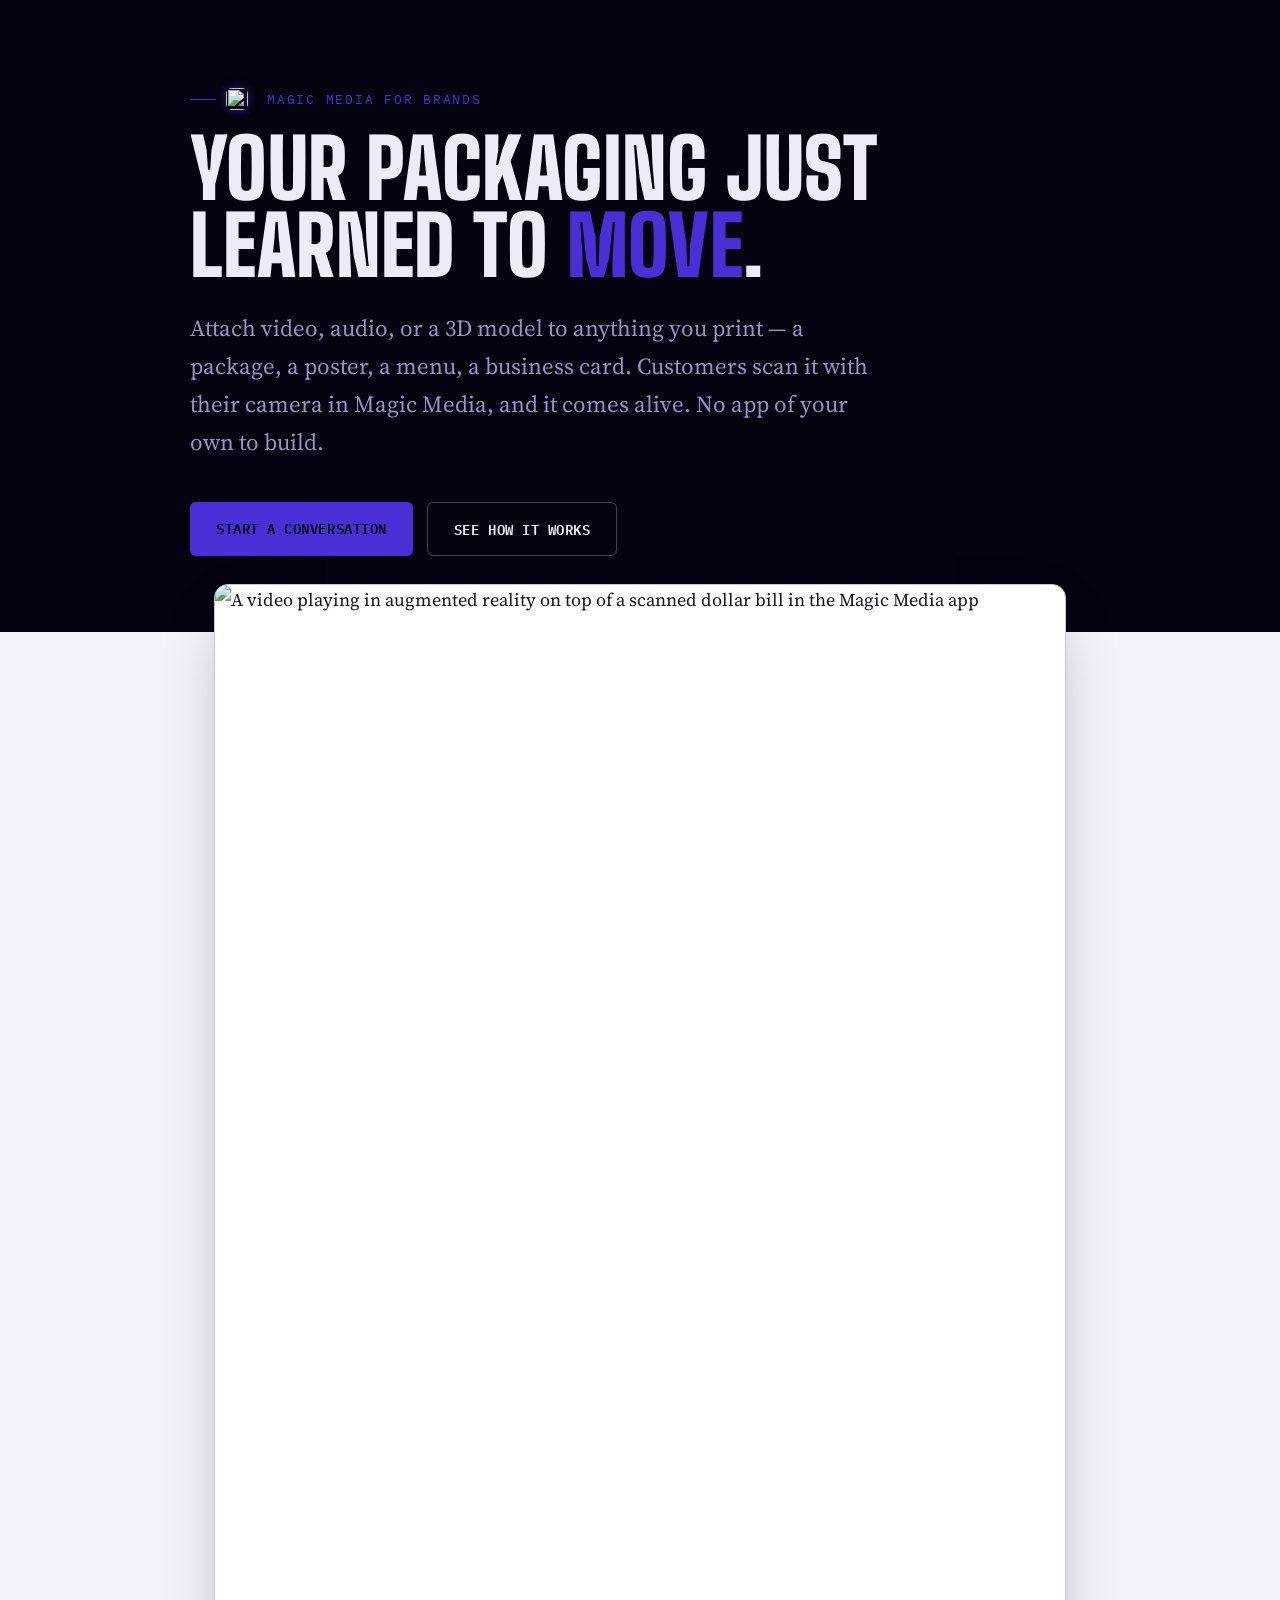
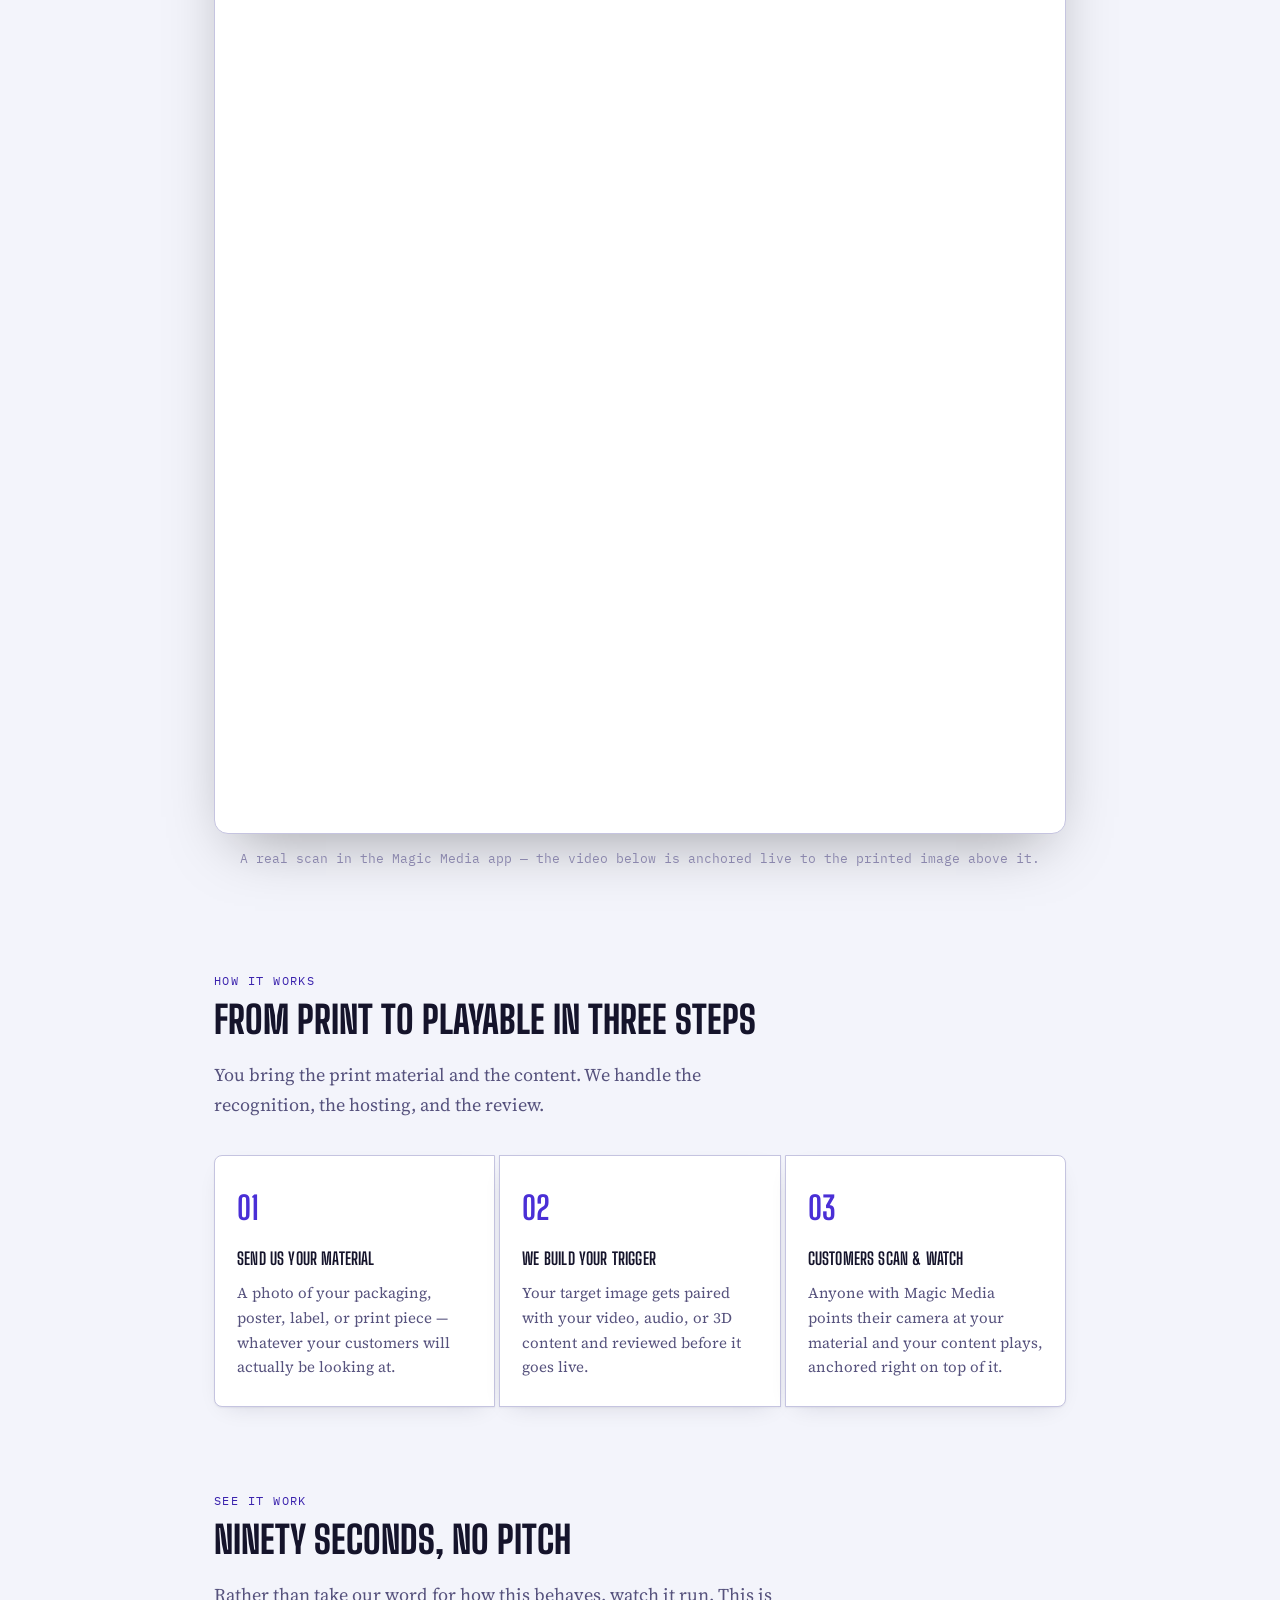
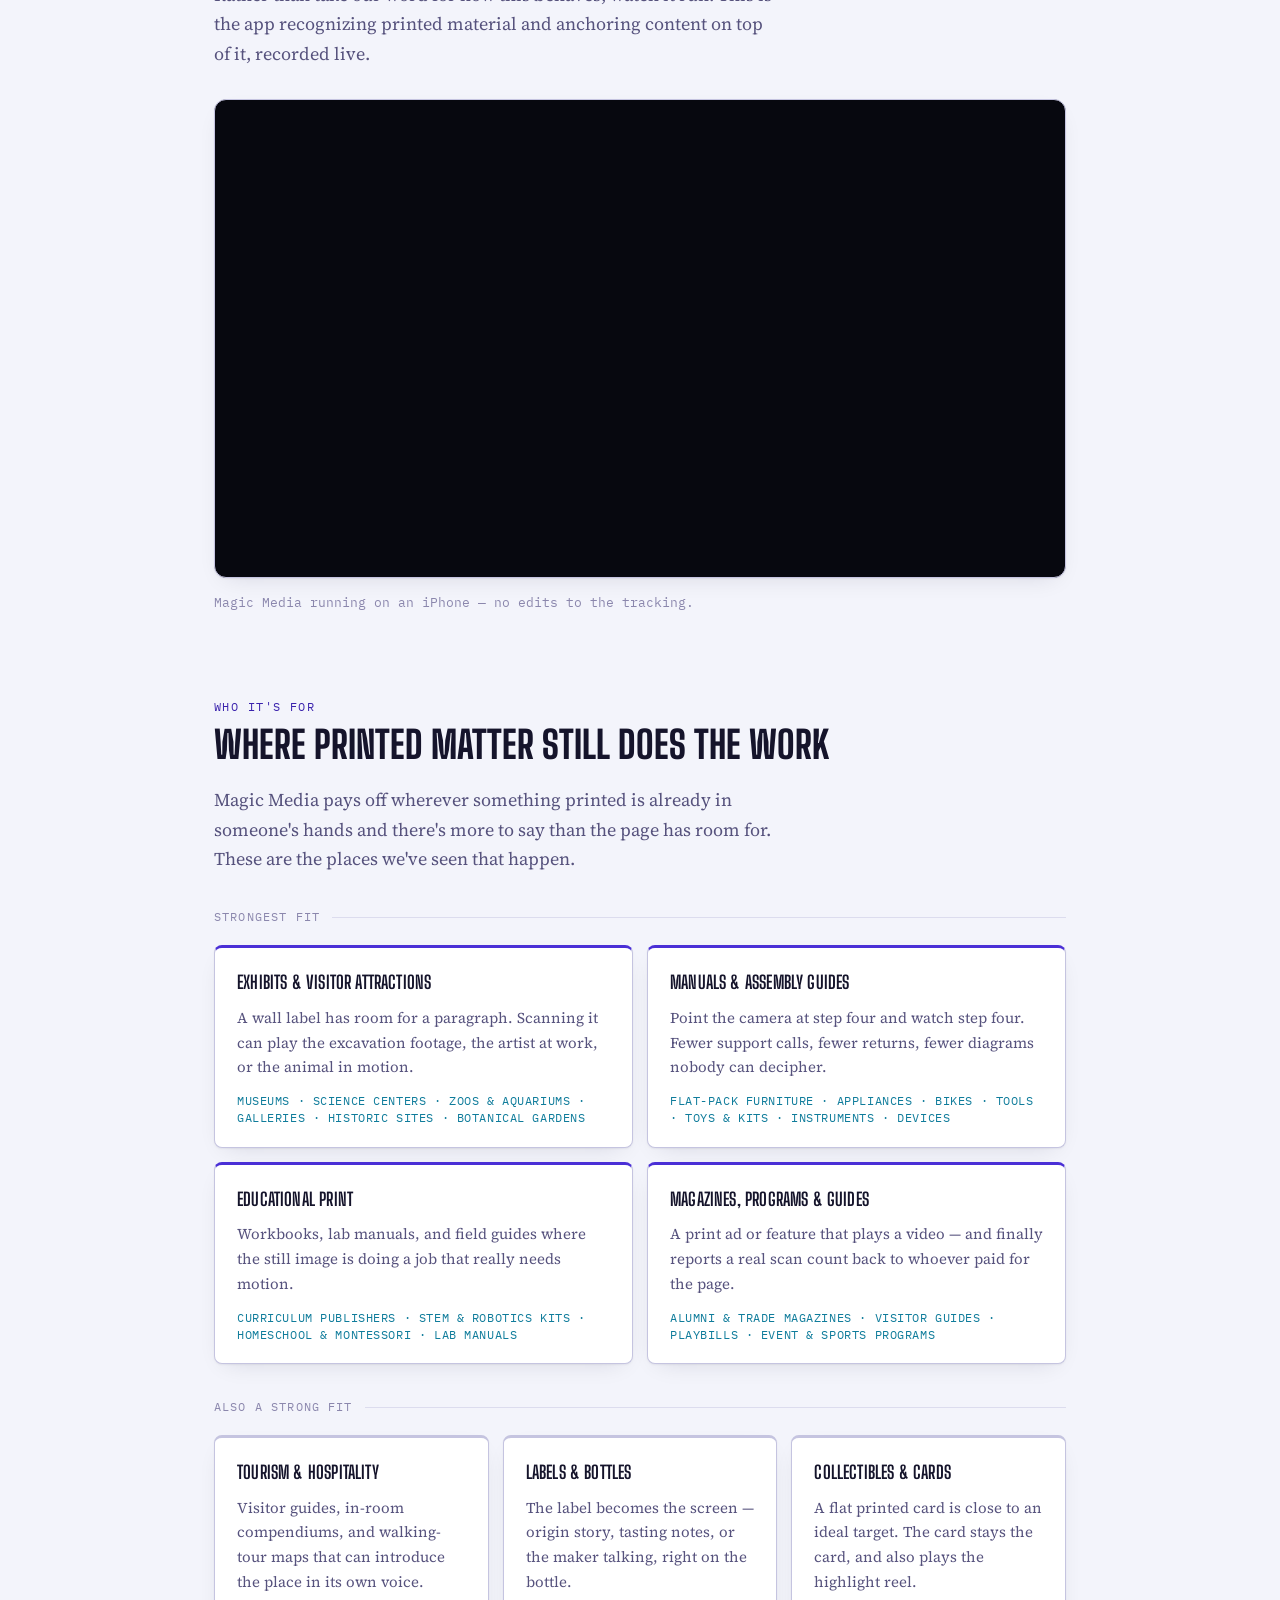
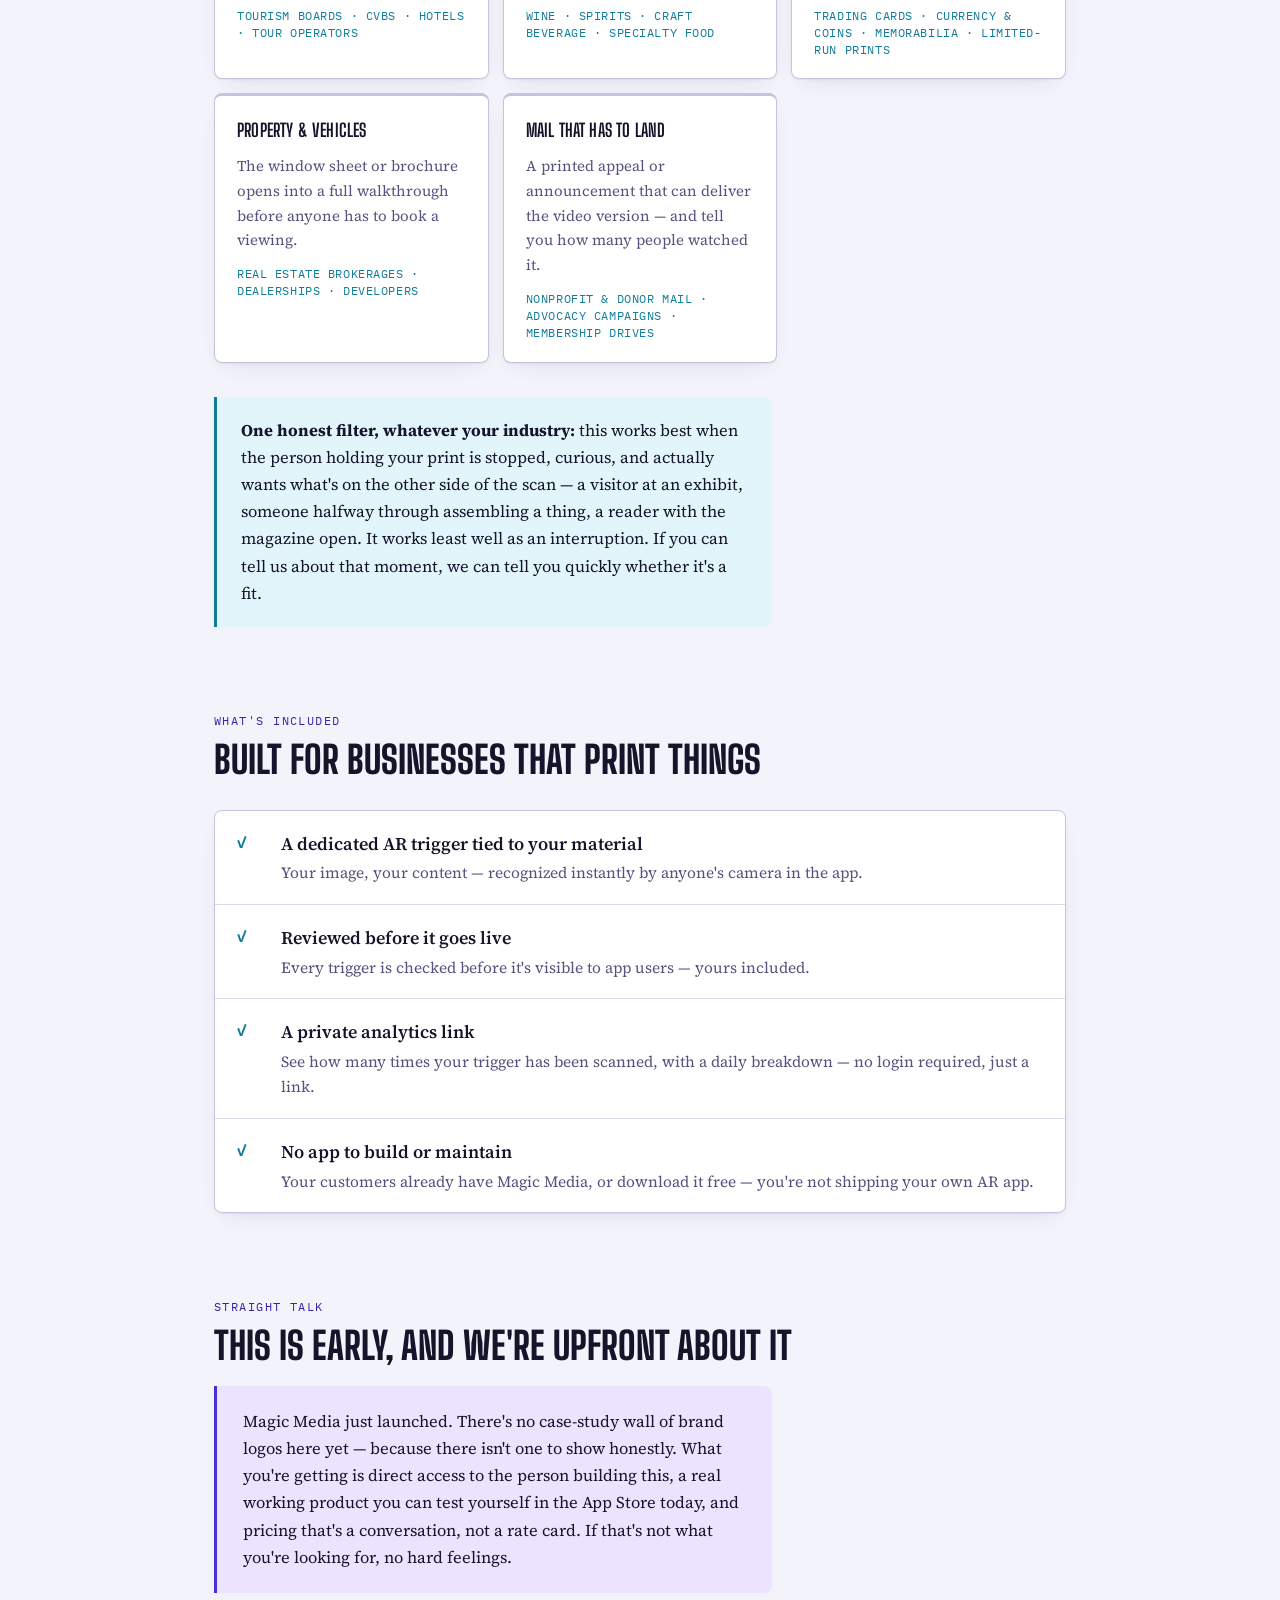
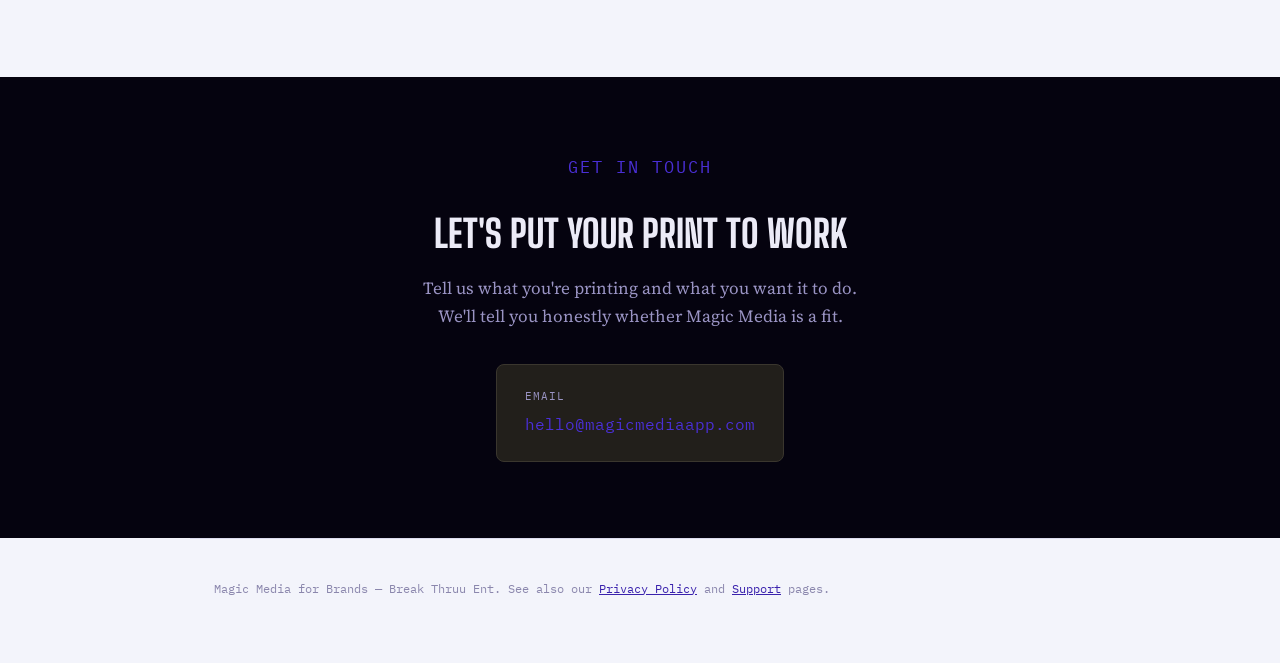
==== commit fc4084e4: "Merge origin/main, keeping the cinematic site structure origin/main had diverged: a parallel line re" ====
--- a/web/magicmediaapp.com/public/brands/index.html
+++ b/web/magicmediaapp.com/public/brands/index.html
@@ -160,6 +160,47 @@
     border-radius: 0 8px 8px 0; font-size: 16.5px; color: var(--ink); max-width: 62ch;
   }
 
+/* ---- Explainer video ---- */
+  .video-frame {
+    position: relative; width: 100%; aspect-ratio: 16 / 9; margin-top: 30px;
+    border-radius: 12px; overflow: hidden; border: 1px solid var(--rule-strong);
+    background: #07080f; box-shadow: var(--shadow);
+  }
+  .video-frame iframe { position: absolute; inset: 0; width: 100%; height: 100%; border: 0; display: block; }
+  .video-caption {
+    font-family: 'IBM Plex Mono', ui-monospace, monospace; font-size: 12.5px;
+    color: var(--ink-faint); margin: 14px 0 0;
+  }
+
+/* ---- Who it's for ---- */
+  .group-label {
+    font-family: 'IBM Plex Mono', ui-monospace, monospace; font-size: 11.5px; letter-spacing: 0.1em;
+    text-transform: uppercase; color: var(--ink-faint); margin: 34px 0 0;
+    display: flex; align-items: center; gap: 12px;
+  }
+  .group-label::after { content: ""; flex: 1; height: 1px; background: var(--rule); }
+  .fits { display: grid; grid-template-columns: repeat(auto-fit, minmax(248px, 1fr)); gap: 14px; margin-top: 18px; }
+  .fits.pairs { grid-template-columns: repeat(auto-fit, minmax(300px, 1fr)); }
+  .fit {
+    padding: 20px 22px; background: var(--surface); border: 1px solid var(--rule-strong);
+    border-top: 3px solid var(--accent); border-radius: 8px; box-shadow: var(--shadow);
+  }
+  .fit.secondary { border-top-color: var(--rule-strong); }
+  .fit h3 {
+    font-family: 'Big Shoulders Display', sans-serif; font-weight: 700; font-size: 18px;
+    text-transform: uppercase; letter-spacing: 0.01em; margin: 0 0 8px;
+  }
+  .fit p { font-size: 15px; color: var(--ink-muted); margin: 0; }
+  .fit .who {
+    font-family: 'IBM Plex Mono', ui-monospace, monospace; font-size: 11.5px; letter-spacing: 0.05em;
+    text-transform: uppercase; color: var(--aqua); margin: 12px 0 0; line-height: 1.5;
+  }
+  .fit-note {
+    margin: 34px 0 0; padding: 20px 24px; background: var(--aqua-bg); border-left: 3px solid var(--aqua);
+    border-radius: 0 8px 8px 0; font-size: 16.5px; color: var(--ink); max-width: 62ch;
+  }
+  .fit-note strong { font-weight: 700; }
+
   /* ---- CTA ---- */
   .cta-band { background: var(--hero-bg); color: var(--hero-ink); padding: 76px 24px; margin: 0; }
   .cta-inner { max-width: 640px; margin: 0 auto; text-align: center; }
@@ -226,6 +267,84 @@
     </div>
   </section>
 
+  <section id="see-it">
+    <p class="section-eyebrow">See It Work</p>
+    <h2>Ninety Seconds, No Pitch</h2>
+    <p class="body-text">Rather than take our word for how this behaves, watch it run. This is the app recognizing printed material and anchoring content on top of it, recorded live.</p>
+    <div class="video-frame">
+      <iframe
+        src="https://www.youtube-nocookie.com/embed/hn3tAm9B468?rel=0"
+        title="Magic Media — augmented reality on printed media"
+        loading="lazy"
+        allow="accelerometer; clipboard-write; encrypted-media; gyroscope; picture-in-picture"
+        allowfullscreen></iframe>
+    </div>
+    <p class="video-caption">Magic Media running on an iPhone — no edits to the tracking.</p>
+  </section>
+
+  <section id="who-its-for">
+    <p class="section-eyebrow">Who It's For</p>
+    <h2>Where Printed Matter Still Does the Work</h2>
+    <p class="body-text">Magic Media pays off wherever something printed is already in someone's hands and there's more to say than the page has room for. These are the places we've seen that happen.</p>
+
+    <p class="group-label">Strongest fit</p>
+    <div class="fits pairs">
+      <div class="fit">
+        <h3>Exhibits &amp; Visitor Attractions</h3>
+        <p>A wall label has room for a paragraph. Scanning it can play the excavation footage, the artist at work, or the animal in motion.</p>
+        <p class="who">Museums · Science centers · Zoos &amp; aquariums · Galleries · Historic sites · Botanical gardens</p>
+      </div>
+      <div class="fit">
+        <h3>Manuals &amp; Assembly Guides</h3>
+        <p>Point the camera at step four and watch step four. Fewer support calls, fewer returns, fewer diagrams nobody can decipher.</p>
+        <p class="who">Flat-pack furniture · Appliances · Bikes · Tools · Toys &amp; kits · Instruments · Devices</p>
+      </div>
+      <div class="fit">
+        <h3>Educational Print</h3>
+        <p>Workbooks, lab manuals, and field guides where the still image is doing a job that really needs motion.</p>
+        <p class="who">Curriculum publishers · STEM &amp; robotics kits · Homeschool &amp; Montessori · Lab manuals</p>
+      </div>
+      <div class="fit">
+        <h3>Magazines, Programs &amp; Guides</h3>
+        <p>A print ad or feature that plays a video — and finally reports a real scan count back to whoever paid for the page.</p>
+        <p class="who">Alumni &amp; trade magazines · Visitor guides · Playbills · Event &amp; sports programs</p>
+      </div>
+    </div>
+
+    <p class="group-label">Also a strong fit</p>
+    <div class="fits">
+      <div class="fit secondary">
+        <h3>Tourism &amp; Hospitality</h3>
+        <p>Visitor guides, in-room compendiums, and walking-tour maps that can introduce the place in its own voice.</p>
+        <p class="who">Tourism boards · CVBs · Hotels · Tour operators</p>
+      </div>
+      <div class="fit secondary">
+        <h3>Labels &amp; Bottles</h3>
+        <p>The label becomes the screen — origin story, tasting notes, or the maker talking, right on the bottle.</p>
+        <p class="who">Wine · Spirits · Craft beverage · Specialty food</p>
+      </div>
+      <div class="fit secondary">
+        <h3>Collectibles &amp; Cards</h3>
+        <p>A flat printed card is close to an ideal target. The card stays the card, and also plays the highlight reel.</p>
+        <p class="who">Trading cards · Currency &amp; coins · Memorabilia · Limited-run prints</p>
+      </div>
+      <div class="fit secondary">
+        <h3>Property &amp; Vehicles</h3>
+        <p>The window sheet or brochure opens into a full walkthrough before anyone has to book a viewing.</p>
+        <p class="who">Real estate brokerages · Dealerships · Developers</p>
+      </div>
+      <div class="fit secondary">
+        <h3>Mail That Has to Land</h3>
+        <p>A printed appeal or announcement that can deliver the video version — and tell you how many people watched it.</p>
+        <p class="who">Nonprofit &amp; donor mail · Advocacy campaigns · Membership drives</p>
+      </div>
+    </div>
+
+    <p class="fit-note">
+      <strong>One honest filter, whatever your industry:</strong> this works best when the person holding your print is stopped, curious, and actually wants what's on the other side of the scan — a visitor at an exhibit, someone halfway through assembling a thing, a reader with the magazine open. It works least well as an interruption. If you can tell us about that moment, we can tell you quickly whether it's a fit.
+    </p>
+  </section>
+
   <section>
     <p class="section-eyebrow">What's Included</p>
     <h2>Built for Businesses That Print Things</h2>
